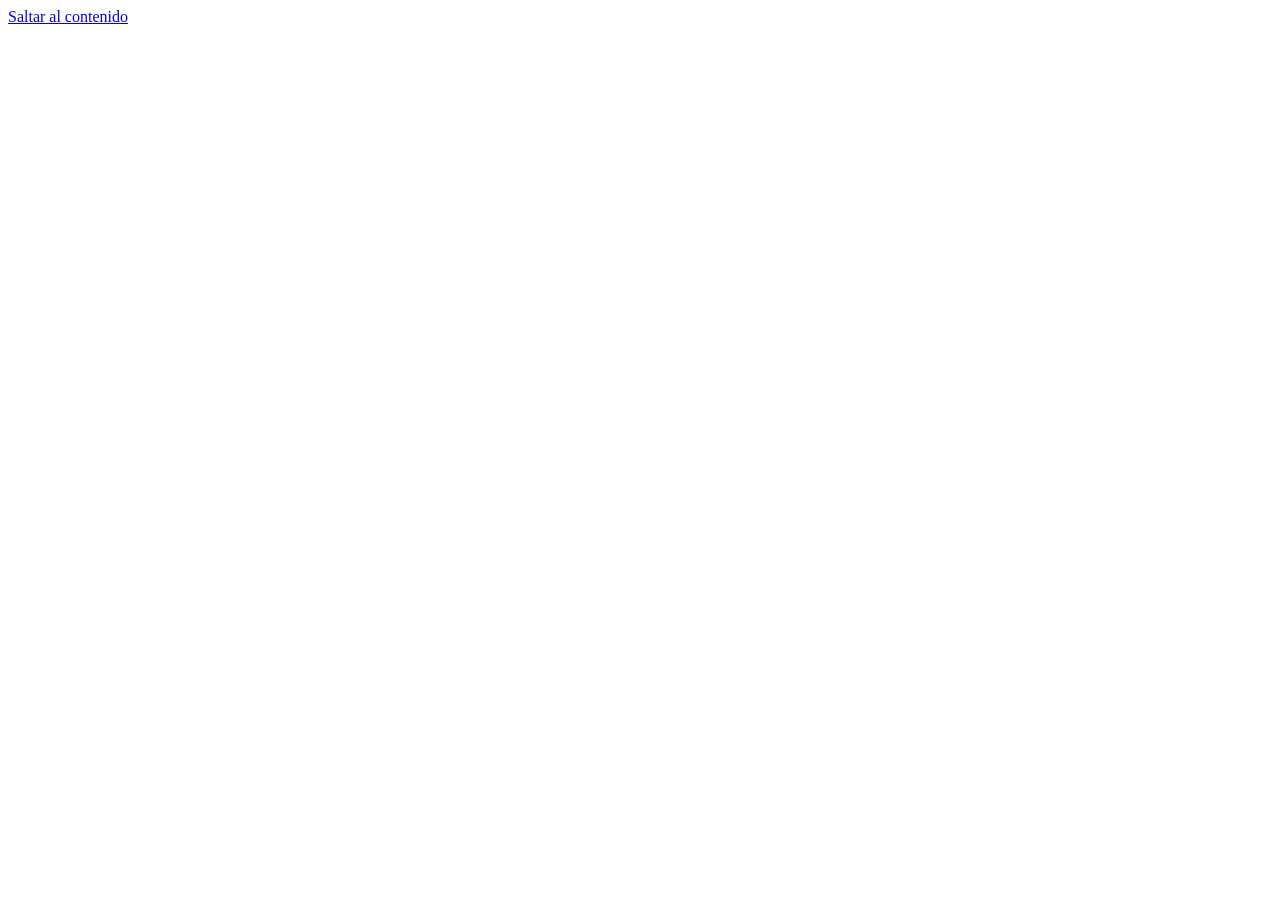
==== index.html @ e31efbb8 "Add files via upload" ====
<!DOCTYPE html>
<html lang="es"><head><meta charset="utf-8"><meta name="viewport" content="width=device-width,initial-scale=1">
<title>Learn2Bot — Aprende a usar tu propio Grok Bot, paso a paso</title>
<meta name="description" content="Learn2Bot: aprende a usar tu propio Grok Bot, paso a paso, en español e inglés. Practica sin riesgo en un simulador, a tu ritmo.">
<meta name="theme-color" content="#1F6B5C">
<meta property="og:type" content="website"><meta property="og:site_name" content="Learn2Bot">
<meta property="og:title" content="Learn2Bot — Aprende a usar tu propio Grok Bot, paso a paso">
<meta property="og:description" content="Practica sin riesgo, paso a paso, a tu ritmo. Aprende a usar tu propio Grok Bot.">
<meta property="og:image" content="https://learn2bot.com/og-image.png"><meta property="og:image:width" content="1200"><meta property="og:image:height" content="630">
<meta property="og:url" content="https://learn2bot.com/"><meta name="twitter:card" content="summary_large_image">

<link rel="icon" href="favicon.svg" type="image/svg+xml"><link rel="icon" href="favicon-32.png" sizes="32x32" type="image/png"><link rel="apple-touch-icon" href="apple-touch-icon.png">
<link rel="stylesheet" href="assets/style.css"></head>
<body data-page="index"><a class="skip" href="#main">Saltar al contenido</a><header id="top"></header><main id="main" tabindex="-1"></main>
<footer class="foot" id="foot"></footer>
<script src="assets/content.js"></script><script src="assets/app.js"></script></body></html>
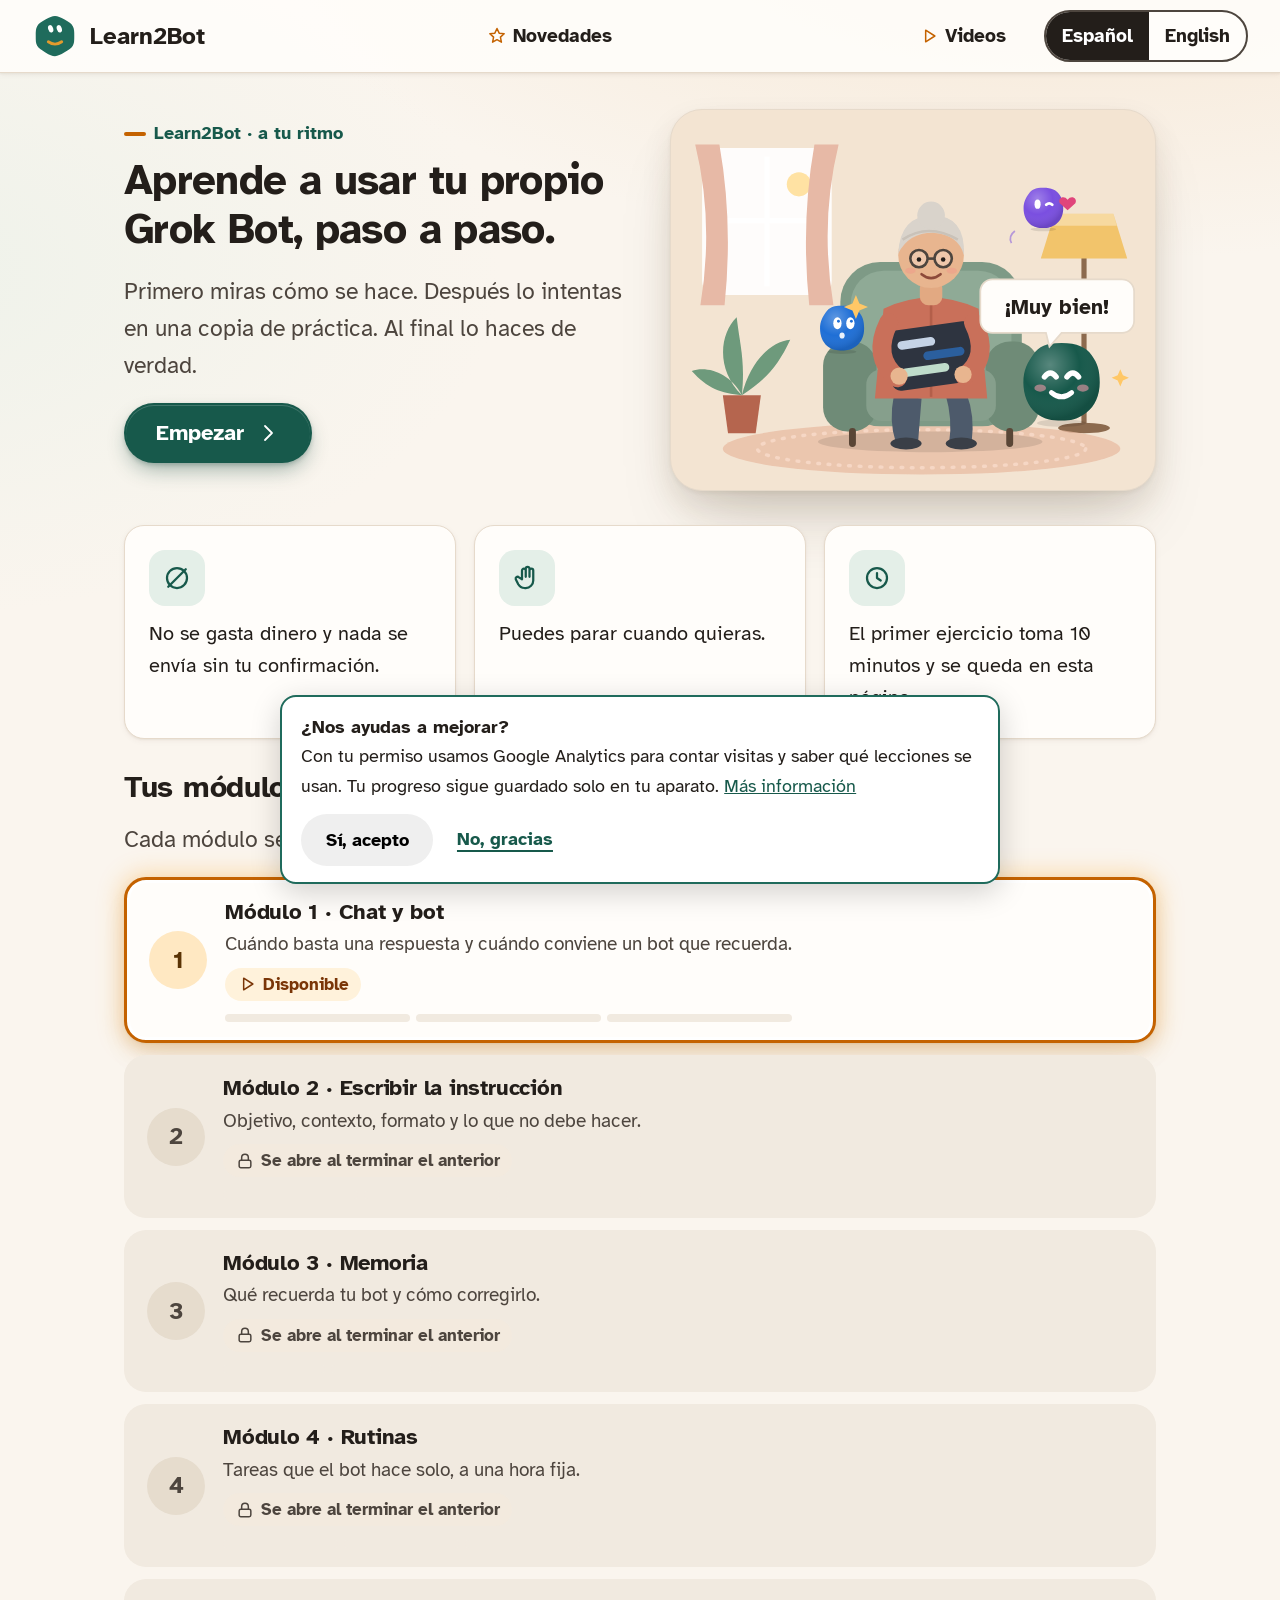
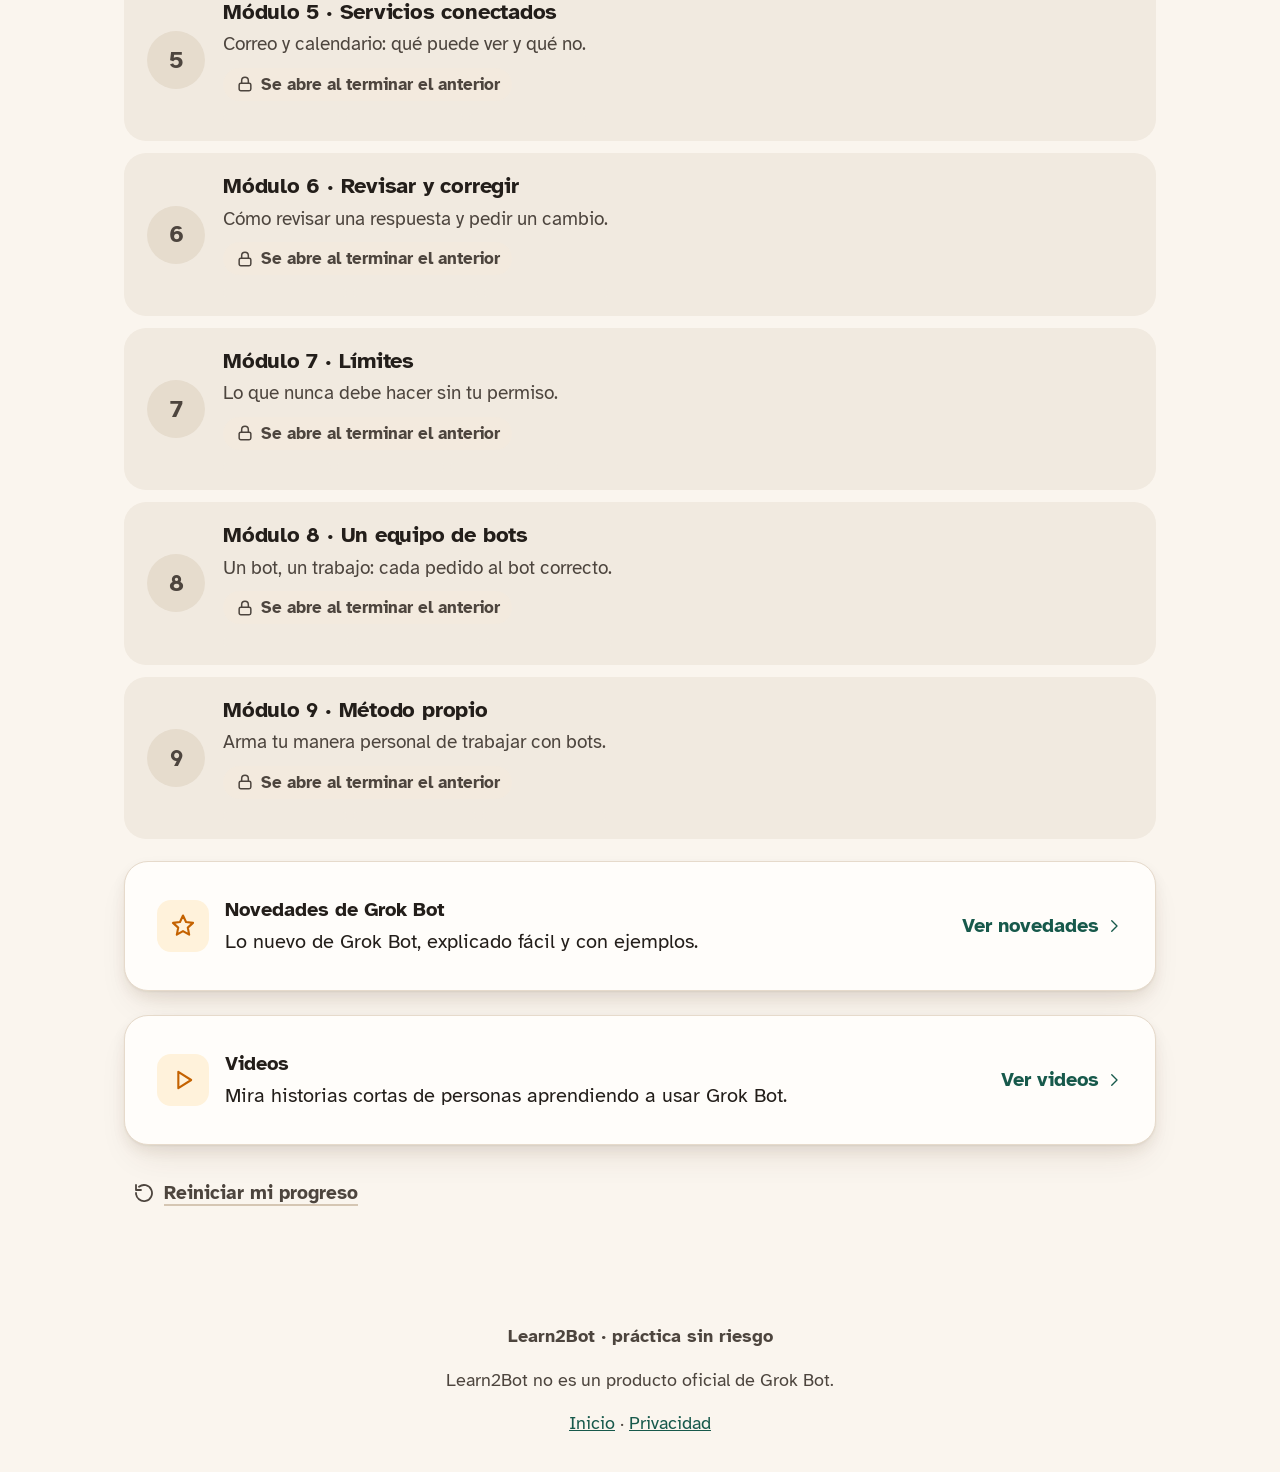
==== commit c6e0cd36: "Add GA4 analytics with consent banner; update privacy text" ====
--- a/index.html
+++ b/index.html
@@ -13,4 +13,4 @@
 <link rel="stylesheet" href="assets/style.css"></head>
 <body data-page="index"><a class="skip" href="#main">Saltar al contenido</a><header id="top"></header><main id="main" tabindex="-1"></main>
 <footer class="foot" id="foot"></footer>
-<script src="assets/content.js"></script><script src="assets/app.js"></script></body></html>
+<script src="assets/content.js"></script><script src="assets/app.js"></script><script src="assets/analytics.js" defer></script></body></html>
--- a/assets/style.css
+++ b/assets/style.css
@@ -0,0 +1,429 @@
+:root{--bg:#FBF6EE;--card:#fff;--ink:#2A2622;--muted:#5D564E;--pri:#1F6B5C;--pri-d:#16503F;--soft:#E6F0EA;--peach:#F8E7D6;--sand:#F3ECE1;--amber:#E39B2D;--amber-s:#FFF3DC;--line:#E8DFD3;--warn:#9A4A12;--r:24px;--sh:0 6px 24px rgba(74,52,30,.08)}
+*{box-sizing:border-box}
+html{scroll-behavior:smooth}
+body{margin:0;font:20px/1.6 "Segoe UI",system-ui,-apple-system,Roboto,"Helvetica Neue",sans-serif;background:var(--bg);color:var(--ink);-webkit-font-smoothing:antialiased}
+h1,h2,h3{line-height:1.25;margin:.2em 0 .5em;letter-spacing:-.01em}
+h1{font-size:38px}h2{font-size:30px}h3{font-size:24px}
+p{margin:.4em 0 .8em}
+a{color:var(--pri-d)}
+.skip{position:absolute;left:-999px}.skip:focus{left:12px;top:12px;background:#fff;padding:10px;z-index:9}
+:focus-visible{outline:4px solid var(--amber);outline-offset:3px;border-radius:10px}
+main{max-width:1080px;margin:0 auto;padding:28px 24px 60px}
+main:focus{outline:none}
+/* header */
+#top{display:flex;justify-content:space-between;align-items:center;gap:12px;padding:14px 24px;background:rgba(255,255,255,.85);border-bottom:1px solid var(--line);position:relative;flex-wrap:wrap}
+.brand{display:flex;align-items:center;gap:12px;text-decoration:none;color:var(--ink);font-weight:700;font-size:22px}
+.brand svg{width:42px;height:42px}
+.lang{display:flex;background:var(--sand);border-radius:999px;padding:4px}
+.lang button{font:inherit;font-size:17px;border:0;background:transparent;padding:8px 16px;border-radius:999px;cursor:pointer;color:var(--ink)}
+.lang button[aria-pressed=true]{background:var(--pri);color:#fff}
+.foot{text-align:center;color:var(--muted);font-size:16px;padding:20px}
+/* buttons */
+.btn{font:inherit;cursor:pointer;border-radius:999px;padding:16px 32px;font-size:21px;font-weight:600;border:2px solid transparent;display:inline-flex;align-items:center;gap:10px;text-decoration:none;line-height:1.2;transition:transform .15s,background .15s}
+.btn svg{width:24px;height:24px}
+.btn-pri{background:var(--pri);color:#fff;box-shadow:0 4px 14px rgba(31,107,92,.3)}.btn-pri:hover{background:var(--pri-d)}
+.btn-sec{background:#fff;color:var(--ink);border-color:#CFC4B6;font-weight:500;padding:13px 24px;font-size:19px}.btn-sec:hover{background:var(--sand)}
+.btn-link{background:none;border:0;color:var(--pri-d);font:inherit;font-weight:600;cursor:pointer;padding:10px 4px;display:inline-flex;align-items:center;gap:8px;text-decoration:underline;text-underline-offset:4px}
+.btn-link svg{width:24px;height:24px}
+.btn:active{transform:scale(.98)}
+.btn[disabled]{opacity:.45;cursor:default;box-shadow:none}
+.row{display:flex;gap:14px;flex-wrap:wrap;align-items:center;margin:18px 0}
+/* cards */
+.card{background:var(--card);border-radius:var(--r);padding:32px;box-shadow:var(--sh);border:1px solid var(--line);margin-bottom:24px}
+.eyebrow{text-transform:uppercase;letter-spacing:.08em;font-size:15px;font-weight:700;color:var(--pri);margin:0}
+.lead{font-size:23px;color:var(--muted);max-width:42em}
+/* hero */
+.hero{display:grid;grid-template-columns:1.3fr 1fr;gap:32px;align-items:center;margin-bottom:30px}
+.hero svg.illu{width:100%;max-width:360px;justify-self:center}
+.promises{display:grid;grid-template-columns:repeat(3,1fr);gap:18px;margin:10px 0 30px}
+.promise{background:#fff;border-radius:20px;padding:24px;border:1px solid var(--line);box-shadow:var(--sh)}
+.promise .ic{width:56px;height:56px;border-radius:16px;background:var(--soft);color:var(--pri);display:grid;place-items:center;margin-bottom:12px}
+.promise .ic svg{width:30px;height:30px}
+.promise p{margin:0;font-size:20px}
+/* modules list */
+.mods{display:grid;grid-template-columns:repeat(2,1fr);gap:18px}
+.mod{display:flex;gap:18px;align-items:flex-start;background:#fff;border-radius:20px;padding:22px;border:1px solid var(--line);box-shadow:var(--sh);text-decoration:none;color:var(--ink);position:relative}
+a.mod:hover{border-color:var(--pri)}
+.mod .num{flex-shrink:0;width:54px;height:54px;border-radius:50%;background:var(--peach);display:grid;place-items:center;font-weight:700;font-size:22px}
+.mod.done .num{background:var(--pri);color:#fff}
+.mod.locked{background:#F7F3EC;box-shadow:none}.mod.locked .num{background:#ECE5DA;color:var(--muted)}
+.mod h3{font-size:21px;margin:0 0 4px}.mod p{margin:0;font-size:18px;color:var(--muted)}
+.status{display:inline-flex;align-items:center;gap:6px;font-size:16px;font-weight:600;margin-top:8px;padding:3px 12px;border-radius:999px;background:var(--sand);color:var(--muted)}
+.status svg{width:18px;height:18px}
+.status.ok{background:var(--soft);color:var(--pri-d)}.status.go{background:var(--amber-s);color:var(--warn)}
+.bar{display:flex;gap:6px;margin-top:10px}.bar i{height:8px;flex:1;border-radius:4px;background:#EDE5D9}.bar i.on{background:var(--pri)}
+/* intro */
+.dots{display:flex;gap:8px;align-items:center}.dots i{width:12px;height:12px;border-radius:50%;background:#DCD1C2}.dots i.on{background:var(--pri);width:30px;border-radius:6px}
+.introcard{display:grid;grid-template-columns:150px 1fr;gap:28px;align-items:start}
+.introcard .ill{width:150px;height:150px;border-radius:32px;background:var(--peach);display:grid;place-items:center;color:var(--pri)}
+.introcard .ill svg{width:84px;height:84px}
+ul.plain{padding-left:26px;margin:8px 0}ul.plain li{padding:6px 0}ul.plain li::marker{color:var(--pri)}
+.simple{background:var(--soft);border-radius:18px;padding:16px 20px;margin:10px 0;border-left:6px solid var(--pri);font-size:20px}
+.simple strong{display:block;font-size:16px;color:var(--pri-d);text-transform:uppercase;letter-spacing:.06em}
+.note{background:var(--amber-s);border-radius:18px;padding:16px 20px;display:flex;gap:12px;align-items:flex-start;margin-bottom:20px}
+.note svg{width:28px;height:28px;flex-shrink:0;color:var(--warn)}
+/* lesson */
+.crumb{display:inline-flex;align-items:center;gap:6px;text-decoration:none;font-weight:600;margin-bottom:10px}
+.crumb svg{width:22px;height:22px}
+.stepper{display:flex;list-style:none;padding:0;margin:20px 0 26px;gap:8px;counter-reset:s}
+.stepper li{flex:1}
+.stepper button{width:100%;font:inherit;font-size:17px;background:none;border:0;cursor:pointer;padding:0;color:var(--muted);text-align:left}
+.stepper button::before{content:"";display:block;height:8px;border-radius:4px;background:#E5DCCF;margin-bottom:8px}
+.stepper .done button::before{background:#8DB9AA}
+.stepper button[aria-current=step]{color:var(--ink);font-weight:700}
+.stepper button[aria-current=step]::before{background:var(--pri)}
+.idea-grid{display:grid;grid-template-columns:1fr 1fr;gap:18px;margin:16px 0}
+.idea{border-radius:20px;padding:22px;background:var(--sand)}
+.idea.b{background:var(--soft)}
+.idea .ic{width:52px;height:52px;border-radius:14px;background:#fff;display:grid;place-items:center;color:var(--pri);margin-bottom:8px}.idea .ic svg{width:28px;height:28px}
+.idea h3{font-size:22px;margin:0 0 6px}.idea p{margin:0;font-size:19px}
+.parts{display:grid;grid-template-columns:repeat(4,1fr);gap:14px;margin:16px 0}
+.part{background:#fff;border:1px solid var(--line);border-radius:18px;padding:18px}.part b{display:block;color:var(--pri-d)}.part span{font-size:17px;color:var(--muted)}
+.part .ic{color:var(--pri)}.part .ic svg{width:30px;height:30px}
+/* sim */
+.caption{background:#fff;border-radius:20px;padding:18px 24px;border:2px solid var(--line);margin-bottom:14px;min-height:96px}
+.caption.ok{border-color:#8DB9AA;background:var(--soft)}
+.cap-top{display:flex;justify-content:space-between;align-items:center;gap:10px;color:var(--muted);font-size:16px;font-weight:600}
+.caption p{font-size:24px;font-weight:600;margin:6px 0 0}
+.fb{min-height:32px;font-size:19px;margin:4px 0 8px;font-weight:600}.fb.bad{color:var(--warn)}.fb.good{color:var(--pri-d)}
+.dash{position:relative;border-radius:22px;overflow:hidden;background:#fff;box-shadow:0 18px 50px rgba(40,30,20,.16);border:1px solid #D9CFC2}
+.chrome{display:flex;align-items:center;gap:7px;padding:11px 16px;background:#F1ECE4;border-bottom:1px solid #E2D8CB;font-size:15px;color:var(--muted)}
+.chrome i{width:12px;height:12px;border-radius:50%;background:#E0D5C6}.chrome span{margin-left:10px;font-weight:600}
+.chrome em{margin-left:auto;font-style:normal;background:var(--amber-s);color:var(--warn);padding:2px 10px;border-radius:999px;font-size:14px;font-weight:600}
+.dash-body{display:flex;min-height:440px}
+.side{width:240px;background:#24272E;color:#fff;padding:18px 14px;flex-shrink:0}
+.side-l{font-size:14px;color:#A9AEB8;text-transform:uppercase;letter-spacing:.08em;margin:0 6px 10px}
+.botbtn{display:flex;align-items:center;gap:10px;width:100%;font:inherit;font-size:17px;color:#fff;background:transparent;border:0;border-radius:12px;padding:9px 10px;margin-bottom:4px;cursor:pointer;text-align:left}
+.botbtn:hover{background:#30343C}.botbtn.active{background:#3B4B63}
+.av{width:34px;height:34px;border-radius:10px;display:grid;place-items:center;font-weight:700;font-size:15px;flex-shrink:0;background:#4F6B8A}
+.av.g{background:#2F7D69}.av.o{background:#B9652F}
+#newBot{width:100%;margin-top:12px;font:inherit;font-size:17px;font-weight:600;padding:11px;border-radius:12px;border:1.5px dashed #6E7480;background:transparent;color:#fff;cursor:pointer}
+#newBot:hover{background:#30343C}
+.pane{flex:1;display:flex;flex-direction:column;min-width:0;background:#FDFCFA}
+.pane-top{padding:14px 20px;border-bottom:1px solid #ECE6DD;font-weight:700;display:flex;align-items:center;gap:10px;min-height:58px}
+.empty{flex:1;display:grid;place-items:center;color:var(--muted);text-align:center;padding:20px;font-size:18px}
+.chat{flex:1;display:flex;flex-direction:column}
+.msgs{flex:1;padding:18px;overflow:auto;max-height:360px;min-height:220px}
+.msg{max-width:86%;padding:12px 16px;border-radius:18px;margin:8px 0;white-space:pre-wrap;font-size:17px;line-height:1.5}
+.msg.me{background:var(--pri);color:#fff;margin-left:auto;border-bottom-right-radius:6px}
+.msg.bot{background:#F1ECE4;border-bottom-left-radius:6px}
+.msg.typing{color:var(--muted);font-style:italic}
+.compose{display:flex;gap:10px;padding:12px;border-top:1px solid #ECE6DD;align-items:flex-end}
+.compose textarea{flex:1;font:inherit;font-size:17px;padding:12px 14px;border:2px solid #D6CCBF;border-radius:16px;min-height:62px;max-height:180px;resize:vertical;background:#fff}
+#send{width:56px;height:56px;border-radius:50%;border:0;background:var(--pri);color:#fff;cursor:pointer;display:grid;place-items:center;flex-shrink:0}#send svg{width:26px;height:26px}
+.form{padding:24px;max-width:520px}.form label{display:block;font-weight:600;margin:14px 0 6px;font-size:18px}
+.form input{width:100%;font:inherit;font-size:18px;padding:12px 14px;border:2px solid #D6CCBF;border-radius:14px}
+#create{margin-top:20px;font:inherit;font-size:18px;font-weight:600;background:var(--pri);color:#fff;border:0;border-radius:999px;padding:12px 26px;cursor:pointer}
+.hi{box-shadow:0 0 0 4px var(--amber)!important;animation:pulse 1.6s infinite;position:relative;z-index:2}
+@keyframes pulse{50%{box-shadow:0 0 0 10px rgba(227,155,45,.35)!important}}
+@media (prefers-reduced-motion:reduce){.hi{animation:none}#cursor{transition:none!important}}
+#cursor{position:absolute;width:34px;height:34px;pointer-events:none;transition:left 1.5s cubic-bezier(.4,0,.2,1),top 1.5s cubic-bezier(.4,0,.2,1);z-index:6;display:none;filter:drop-shadow(0 2px 3px rgba(0,0,0,.3))}
+#cursor.click::after{content:"";position:absolute;left:-12px;top:-12px;width:34px;height:34px;border-radius:50%;background:rgba(227,155,45,.55)}
+/* real */
+.check label{display:flex;gap:14px;align-items:flex-start;padding:12px 0;border-bottom:1px solid var(--line);font-size:20px;cursor:pointer}
+.check label:last-child{border:0}
+.check input{width:28px;height:28px;flex-shrink:0;margin-top:2px;accent-color:var(--pri)}
+.journal label{display:block;font-weight:700;margin:18px 0 6px}
+.journal textarea{width:100%;font:inherit;padding:14px;border:2px solid #D6CCBF;border-radius:16px;min-height:76px;background:#FFFDF9}
+.success{text-align:center;padding:40px 30px}.success .big{width:96px;height:96px;margin:0 auto 10px;border-radius:50%;background:var(--soft);color:var(--pri);display:grid;place-items:center}.success .big svg{width:54px;height:54px}
+.help{margin-top:20px}
+.hidden{display:none!important}
+@media (max-width:820px){
+ body{font-size:19px}h1{font-size:30px}h2{font-size:25px}
+ main{padding:20px 16px 50px}
+ .hero,.promises,.mods,.idea-grid{grid-template-columns:1fr}.hero svg.illu{max-width:220px;order:-1}
+ .parts{grid-template-columns:1fr 1fr}
+ .card{padding:22px}
+ .introcard{grid-template-columns:1fr}.introcard .ill{width:96px;height:96px;border-radius:24px}.introcard .ill svg{width:56px;height:56px}
+ .dash-body{flex-direction:column;min-height:0}
+ .side{width:100%;display:flex;flex-wrap:wrap;gap:6px;align-items:center;padding:12px}
+ .side-l{width:100%;margin-bottom:2px}.botbtn{width:auto;margin:0}#botList{display:flex;flex-wrap:wrap;gap:6px}#newBot{width:auto;margin:0;padding:9px 14px}
+ .chrome em{display:none}
+ .caption p{font-size:21px}
+ .btn{padding:15px 26px;font-size:20px}
+ .stepper button{font-size:15px}
+}
+
+.handoff{border:2px solid #8DB9AA;background:#FBFEFC}.handoff h2{margin-top:0}
+.hsteps{padding-left:30px;margin:10px 0 16px}.hsteps li{padding:5px 0}.hsteps li::marker{color:var(--pri);font-weight:700}
+.htip{display:flex;gap:10px;align-items:flex-start;background:var(--amber-s);border-radius:16px;padding:12px 16px}.htip svg{width:26px;height:26px;flex-shrink:0;color:var(--warn)}
+.caphint{display:block;font-size:18px;font-weight:400;color:var(--muted);margin-top:6px}
+.tapbanner{position:absolute;z-index:7;background:var(--amber);color:#2A2622;font-weight:700;font-size:17px;padding:8px 14px;border-radius:12px;box-shadow:0 4px 12px rgba(0,0,0,.18);pointer-events:none;max-width:260px}
+.tapbanner::before{content:"";position:absolute;top:-8px;left:22px;border:8px solid transparent;border-top:0;border-bottom-color:var(--amber)}
+
+/* linear flow */
+.prog{background:#fff;border:1px solid var(--line);border-radius:18px;padding:14px 20px;margin:12px 0 20px;box-shadow:var(--sh)}
+.prog-t{font-weight:700;font-size:20px;margin-bottom:8px}
+.prog-bar{height:12px;background:#EDE5D9;border-radius:6px;overflow:hidden}.prog-bar i{display:block;height:100%;background:var(--pri);border-radius:6px;transition:width .5s}
+.stepcard{padding:26px 30px}.step-h{font-size:30px;margin:0 0 4px}.why{color:var(--muted);font-size:20px;margin:0 0 14px}
+.lstatus{display:flex;gap:12px;align-items:flex-start;border-radius:16px;padding:14px 18px;font-size:20px;margin:0}
+.lstatus svg{width:28px;height:28px;flex-shrink:0;margin-top:1px}
+.lstatus.watching{background:var(--sand);color:var(--muted)}.lstatus.turn{background:var(--amber-s);color:#5B3708}.lstatus.ok{background:var(--soft);color:var(--pri-d);font-size:22px}
+.act{margin:14px 0 0}.act:empty{display:none}
+.btn-link.small{font-size:18px;font-weight:500}
+.idea-card h1{font-size:32px}
+.tapbanner.up::before{top:auto;bottom:-8px;border-top:8px solid var(--amber);border-bottom:0}
+@media (max-width:820px){.step-h{font-size:24px}.stepcard{padding:20px}.lstatus{font-size:18px}.idea-card h1{font-size:26px}.msgs{max-height:260px;min-height:160px}.dash-body{min-height:0}}
+
+.stepcard{margin-bottom:16px}.below{padding:4px 4px 0}.below .act{margin-top:4px}.below .fb{min-height:0;margin:10px 0 0}
+@media (max-width:820px){main{padding-top:12px}.crumb{margin-bottom:4px}.prog{padding:10px 16px;margin:8px 0 12px}.prog-t{font-size:18px;margin-bottom:6px}.stepcard{padding:16px 18px}.why{font-size:18px;margin-bottom:10px}.lstatus{padding:10px 14px}}
+
+.typecard{background:#fff;border:2px solid var(--amber);border-radius:22px;padding:18px 22px;margin-bottom:16px;box-shadow:var(--sh)}
+.tc-h{font-weight:700;font-size:20px;color:var(--warn);margin:0 0 6px}.tc-l{font-size:16px;font-weight:700;color:var(--muted);margin:8px 0 2px;text-transform:uppercase;letter-spacing:.05em}
+.tc-q{margin:0 0 10px;padding:10px 16px;border-left:6px solid var(--amber);background:var(--amber-s);border-radius:0 14px 14px 0;font-size:23px;line-height:1.45;font-weight:600;white-space:pre-wrap}
+.typecard .btn{padding:10px 18px;font-size:18px}
+@media (max-width:820px){.tc-q{font-size:19px;padding:8px 12px;margin-bottom:8px}.typecard{padding:12px 14px;margin-bottom:10px}.typecard .btn{padding:8px 14px;font-size:17px}
+ .side-l{display:none}.side{padding:8px 10px}.botbtn{padding:5px 8px;font-size:16px}.av{width:28px;height:28px}#newBot{padding:6px 12px;font-size:16px}
+ .chrome{padding:6px 12px}.pane-top{min-height:0;padding:8px 14px}.msgs{max-height:150px;min-height:90px;padding:10px}.compose{padding:8px}.compose textarea{min-height:52px}
+ .form{padding:10px 14px}.form label{margin:6px 0 4px}.form input{padding:8px 12px}#create{margin-top:10px}.empty{padding:14px}}
+
+@media (max-width:820px){html{scroll-behavior:auto}.pane-top{display:none}.side{flex-wrap:nowrap;overflow-x:auto}#botList{flex-wrap:nowrap}.botbtn{white-space:nowrap}#newBot{white-space:nowrap}
+ .msgs{min-height:0;max-height:140px}.msgs:empty{padding:0}.chat .msgs:empty+.compose{border-top:0}.chrome{padding:5px 12px;font-size:13px}.empty{padding:10px;font-size:16px}
+ .stepcard{padding:14px 16px}.step-h{font-size:22px}.lstatus{font-size:17px;padding:8px 12px}}
+
+.bcard{background:#fff!important;border:2px solid #CFE0D8;max-width:92%}
+.bc-h{display:flex;gap:8px;align-items:center;color:var(--pri-d);font-size:17px}.bc-h svg{width:22px;height:22px;flex-shrink:0}
+.bcard ul{margin:6px 0 4px;padding-left:22px}.bcard li{padding:2px 0}
+.bc-b{display:flex;gap:8px;flex-wrap:wrap;margin-top:8px}.bc-btn{font:inherit;font-size:16px;font-weight:600;border-radius:999px;padding:8px 16px;cursor:pointer;border:2px solid var(--pri);background:#fff;color:var(--pri-d)}
+
+.bc-done{display:flex;gap:6px;align-items:center;color:var(--pri-d);font-weight:700;margin:8px 0 0;font-size:16px}.bc-done svg{width:20px;height:20px}
+.crit{list-style:none;padding:0;max-width:620px;margin:10px auto 18px;text-align:left}.crit li{display:flex;gap:12px;align-items:flex-start;background:var(--soft);border-radius:16px;padding:14px 18px;margin:10px 0;font-size:21px}.crit svg{width:28px;height:28px;flex-shrink:0;color:var(--pri)}
+
+@media (max-width:820px){.msgs{max-height:210px}}
+
+.dash.done-dim{pointer-events:none}.dash.done-dim::after{content:"";position:absolute;inset:0;background:rgba(251,246,238,.6);z-index:8;border-radius:inherit}
+.nextwrap{position:relative;display:inline-flex;flex-direction:column;align-items:flex-start;gap:12px}
+.nextlabel{background:var(--amber);color:#2A2622;font-weight:700;font-size:16px;padding:6px 12px;border-radius:10px;position:relative;margin-left:16px}
+.nextlabel::before{content:"";position:absolute;top:-8px;left:20px;border:8px solid transparent;border-top:0;border-bottom-color:var(--amber)}
+.btn-pri.hi{box-shadow:0 0 0 4px var(--amber)!important}
+
+/* light sidebar with blob avatars */
+.side{background:#F5F5F6;color:var(--ink);border-right:1px solid #E6E6E8}
+.side-l{color:#5F5F65}
+.botbtn{color:var(--ink);padding:8px 10px;gap:10px;align-items:center}.botbtn:hover{background:#EBEBED}.botbtn.active{background:#E2E2E6}
+svg.av{width:38px;height:38px;flex-shrink:0;background:none;border-radius:0}svg.av.sm{width:30px;height:30px}
+.bt{display:flex;flex-direction:column;min-width:0;line-height:1.25}.bt b{font-size:16px}.bt small{font-size:14px;color:#5F5F65;white-space:nowrap;overflow:hidden;text-overflow:ellipsis;max-width:150px}
+#newBot{border-color:#B9B9BE;color:var(--ink)}#newBot:hover{background:#EBEBED}
+.mrow{display:flex;gap:8px;align-items:flex-end}.mrow svg.av{margin-bottom:10px}.mrow .msg{margin-left:0}
+@media (max-width:820px){.bt small{display:none}.botbtn{padding:4px 8px}svg.av{width:30px;height:30px}.mrow svg.av{width:24px;height:24px}}
+
+.dash.locked{pointer-events:none}
+.btn-link.muted{color:var(--muted);font-weight:500;text-decoration-color:#CFC4B6}
+.choice{background:var(--sand);border-radius:18px;padding:16px 20px;margin:0 0 18px}.choice p{margin:0 0 10px}
+.mod.open{position:relative}.mod.open:hover{border-color:var(--pri)}.mod .stretch{color:inherit;text-decoration:none}.mod .stretch::after{content:"";position:absolute;inset:0;border-radius:20px}
+.reallink{position:relative;z-index:2;display:inline-flex;align-items:center;gap:4px;margin:8px 0 0 10px;font-size:16px;font-weight:600}.reallink svg{width:16px;height:16px}
+.status.sim{background:#EEF0FA;color:#3C4A8C}.bar i.half{background:repeating-linear-gradient(45deg,var(--pri) 0 6px,#8DB9AA 6px 12px)}
+.count{font-size:20px}.note2{background:var(--amber-s);border-radius:14px;padding:12px 16px;max-width:640px;margin:10px auto}
+/* ---------- Novedades ---------- */
+.navlink{margin-left:auto;margin-right:14px;display:inline-flex;align-items:center;gap:6px;color:var(--ink);text-decoration:none;font-weight:600;padding:8px 12px;border-radius:999px}
+.navlink svg{width:20px;height:20px;color:#B5651D}.navlink:hover,.navlink[aria-current]{background:#F3EADF}
+.nwhome{display:flex;align-items:center;gap:16px;text-decoration:none;color:var(--ink);margin-top:22px}.nwhome .ill{width:52px;height:52px;flex-shrink:0;border-radius:14px;background:#FFF0D9;display:grid;place-items:center;color:#B5651D}.nwhome .ill svg{width:28px;height:28px}
+.nwgo{margin-left:auto;display:inline-flex;align-items:center;gap:6px;color:#1F6B5C;font-weight:700;white-space:nowrap}.nwgo svg{width:18px;height:18px}
+.nwhead h1{margin:.2em 0 .3em}
+.chips{display:flex;flex-wrap:wrap;gap:10px;margin:8px 0 24px}
+.chip{font:inherit;font-size:17px;padding:9px 18px;border-radius:999px;border:1.5px solid #CFC6BA;background:#fff;color:var(--ink);cursor:pointer;min-height:44px}
+.chip[aria-pressed=true]{background:#1F6B5C;border-color:#1F6B5C;color:#fff}
+.timeline{list-style:none;padding:0 0 0 30px;margin:0;position:relative}.timeline:before{content:"";position:absolute;left:9px;top:8px;bottom:8px;width:3px;background:#E8DCCB;border-radius:3px}
+.tl{position:relative;margin-bottom:26px}.tldot{position:absolute;left:-30px;top:26px;width:21px;height:21px;border-radius:50%;background:#F2C46B;border:4px solid #FBF6EE}
+.nwitem h2{font-size:24px;margin:.35em 0 .5em}.nwitem h3{font-size:16px;text-transform:uppercase;letter-spacing:.05em;color:#1F6B5C;margin:.9em 0 .25em}.nwitem p{margin:0}
+.nwmeta{display:flex;flex-wrap:wrap;gap:10px;align-items:center}.nwmeta time{font-weight:700;color:#8A4A10}
+.tag{background:#E3F0EC;color:#1F5A4E;font-size:15px;font-weight:700;padding:3px 12px;border-radius:999px}
+.nwgrid{display:grid;grid-template-columns:1.1fr 1fr;gap:24px;align-items:start}
+.nwex{margin-top:16px;background:#FFF7EA;border-left:5px solid #F2C46B;border-radius:12px;padding:12px 16px}.nwexl{display:flex;align-items:center;gap:6px;font-weight:700;color:#8A4A10;font-size:16px}.nwexl svg{width:18px;height:18px}
+.nwex blockquote{margin:6px 0 0;font-size:19px;line-height:1.45}
+.nwsim{background:#fff;border:1px solid #E6E1DA;border-radius:16px;overflow:hidden;box-shadow:0 6px 20px rgba(60,40,20,.07)}
+.nwbar{display:flex;align-items:center;gap:8px;padding:10px 14px;background:#F5F5F6;border-bottom:1px solid #E6E6E8;font-size:16px}
+.nwmsgs{padding:14px;display:flex;flex-direction:column;gap:10px;min-height:120px;font-size:16px;line-height:1.4}
+.nwme{align-self:flex-end;background:#1F6B5C;color:#fff;padding:9px 13px;border-radius:16px 16px 4px 16px;max-width:85%}
+.nwbotrow{display:flex;gap:8px;align-items:flex-end}.nwbot{background:#F1EFEC;padding:9px 13px;border-radius:16px 16px 16px 4px;max-width:85%}
+.nwcard{border:1.5px dashed #E3A857;background:#FFF9EF;border-radius:12px;padding:10px 13px;font-weight:600;color:#5A3A12}
+.spell{text-decoration:underline wavy #FF8A8A;text-underline-offset:3px}
+.nwhide{display:none}.nwpop{animation:nwpop .45s ease}@keyframes nwpop{from{opacity:0;transform:translateY(8px)}to{opacity:1;transform:none}}
+.nwshow{margin-top:12px}
+.nwfoot{display:flex;justify-content:space-between;align-items:center;gap:12px;flex-wrap:wrap;margin-top:16px;border-top:1px solid #EFE8DE;padding-top:10px}
+.srclink{color:#1F6B5C;font-weight:600}
+.nwempty{display:flex;gap:12px;align-items:center}.nwempty svg{width:28px;height:28px}
+@media (max-width:820px){.nwgrid{grid-template-columns:1fr}.navlink{margin-right:0;padding:6px 8px}.timeline{padding-left:22px}.timeline:before{left:5px}.tldot{left:-23px}.nwitem h2{font-size:21px}.nwgo{display:none}}
+@media (prefers-reduced-motion:reduce){.nwpop{animation:none}}
+/* + menu and conversational bot creation */
+#newBot{font-size:24px;line-height:1;padding:8px}
+.plusmenu{margin-top:8px;background:#fff;border:1.5px solid #D9D9DE;border-radius:14px;box-shadow:0 6px 18px rgba(0,0,0,.12);padding:6px}
+.plusmenu button{display:flex;gap:8px;align-items:center;width:100%;font:inherit;font-size:17px;font-weight:600;padding:10px 12px;border:0;border-radius:10px;background:transparent;color:var(--ink);cursor:pointer;text-align:left}
+.plusmenu button:hover{background:#F0F0F2}.plusmenu svg{width:22px;height:22px}
+.avcard{display:flex;align-items:center;gap:12px}svg.av.lg{width:56px;height:56px;flex-shrink:0}
+@media (max-width:820px){#newBot{font-size:22px;padding:4px 14px}.plusmenu{margin:0}.plusmenu button{white-space:nowrap;padding:6px 10px;font-size:16px}svg.av.lg{width:44px;height:44px}}
+
+/* =================== Learn2Bot v2 design layer =================== */
+@font-face{font-family:"Atkinson Hyperlegible";src:url(fonts/AtkinsonHyperlegible-Regular.woff2) format("woff2");font-weight:400;font-style:normal;font-display:swap}
+@font-face{font-family:"Atkinson Hyperlegible";src:url(fonts/AtkinsonHyperlegible-Bold.woff2) format("woff2");font-weight:700 800;font-style:normal;font-display:swap}
+:root{--bg:#FAF5EE;--bg-2:#F3EADE;--card:#FFFDFA;--ink:#231E1A;--ink-2:#4D453E;--muted:#4D453E;--line:#E6DACB;--line-2:#D5C6B3;
+--pri:#17594B;--pri-h:#124A3E;--pri-d:#0F4237;--pri-ink:#0F4237;--soft:#E4EFE8;--glow:#C46200;--glow-s:#FFC766;--glow-bg:#FFF2DB;--amber:#FFC766;--amber-s:#FFF2DB;--warn:#7A3608;
+--watch:#DDE8F6;--watch-ink:#15375F;--try:#FFE8C2;--try-ink:#5A3304;--real:#DDEEE3;--real-ink:#0F4237;--lock:#F1EAE0;--me:#2B5F9E;--sand:#F3EADE;--peach:#F8E4DC;
+--e1:0 1px 2px rgba(70,45,20,.06),0 2px 6px rgba(70,45,20,.05);--e2:0 1px 2px rgba(70,45,20,.06),0 6px 14px rgba(70,45,20,.07),0 18px 36px -12px rgba(70,45,20,.12);
+--e3:0 2px 4px rgba(70,45,20,.06),0 14px 30px rgba(70,45,20,.10),0 40px 70px -24px rgba(70,45,20,.22);--sh:var(--e2);--ease:cubic-bezier(.3,.7,.2,1)}
+body{font:20px/1.6 "Atkinson Hyperlegible","Segoe UI","Noto Sans",Roboto,system-ui,-apple-system,sans-serif;color:var(--ink);background-color:var(--bg);
+background-image:radial-gradient(1200px 500px at 85% -10%,#F6E6D3 0,rgba(246,230,211,0) 70%),radial-gradient(900px 500px at -10% 30%,#EEF2EA 0,rgba(238,242,234,0) 70%);background-attachment:fixed}
+*{text-transform:none!important}
+h1{font-size:42px;line-height:1.15;letter-spacing:-.015em}h2{font-size:30px}h3{font-size:23px}
+a{color:var(--pri)}
+:focus-visible{outline:3px solid var(--ink);outline-offset:3px;border-radius:12px}
+/* header */
+#top{background:rgba(255,253,250,.92);box-shadow:var(--e1);padding:10px 32px;z-index:3}
+.brand{min-height:48px;font-weight:800;font-size:24px}.brand svg{width:46px;height:46px}
+.navlink{min-height:48px;font-weight:700;color:var(--ink);font-size:19px}.navlink svg{color:var(--glow)}.navlink:hover,.navlink[aria-current]{background:var(--soft);color:var(--pri-ink)}
+.lang{border:2px solid var(--ink-2);background:var(--card);padding:0;overflow:hidden}
+.lang button{font-size:19px;font-weight:700;min-height:48px;min-width:64px;padding:0 16px;border-radius:0}.lang button:hover{background:var(--bg-2)}
+.lang button[aria-pressed=true]{background:var(--ink);color:#fff}
+.foot{font-size:18px;color:var(--ink-2)}.foot a{color:var(--pri)}
+/* buttons */
+.btn{font-weight:800;font-size:22px;min-height:60px;padding:0 30px;justify-content:center;gap:12px;transition:transform .2s var(--ease),box-shadow .2s,background .2s}
+.btn-pri{background-color:var(--pri);color:#fff;box-shadow:inset 0 1px 0 rgba(255,255,255,.18),0 2px 4px rgba(15,66,55,.2),0 10px 22px -6px rgba(15,66,55,.45)}
+.btn-pri:hover{background-color:var(--pri-h);transform:translateY(-1px)}
+.btn-sec{background:var(--card);color:var(--ink);border:2px solid var(--ink-2);font-weight:700;font-size:20px;min-height:56px;padding:0 24px;box-shadow:var(--e1)}.btn-sec:hover{background:var(--bg-2)}
+.btn[disabled]{background:var(--lock);color:var(--ink-2);opacity:1}
+.btn-link{color:var(--pri);font-weight:700;min-height:48px;padding:0 8px;border-radius:12px;text-decoration-thickness:2px;text-underline-offset:5px}.btn-link:hover{background:var(--soft);color:var(--pri-ink)}
+.btn-link.small{font-size:19px;font-weight:700}.btn-link.muted{color:var(--ink-2);font-weight:600;text-decoration-color:var(--line-2)}
+.crumb{min-height:48px;color:var(--pri);font-weight:700;padding:0 8px 0 0}
+/* next-step ring: orange with a white gap (only for the next step) */
+.hi,.btn-pri.hi{box-shadow:0 0 0 3px #fff,0 0 0 7px var(--glow),0 0 26px 10px rgba(255,170,50,.45)!important;animation:v2glow 2.4s ease-in-out infinite;position:relative;z-index:2}
+@keyframes v2glow{50%{box-shadow:0 0 0 3px #fff,0 0 0 7px var(--glow),0 0 34px 16px rgba(255,170,50,.25)!important}}
+.nextlabel,.tapbanner{background:var(--glow-s);color:var(--ink);border:2px solid var(--glow);font-weight:800;font-size:18px;border-radius:999px;padding:6px 14px;box-shadow:var(--e1)}
+.nextlabel::before,.tapbanner::before{display:none}
+/* cards and text */
+.card{background:var(--card);border:1px solid var(--line);box-shadow:var(--e2)}
+.lead{color:var(--ink-2)}
+.eyebrow{font-size:18px;font-weight:800;color:var(--pri);letter-spacing:0;display:flex;align-items:center;gap:8px}
+.eyebrow:before{content:"";width:22px;height:4px;border-radius:4px;background:var(--glow);flex-shrink:0}
+.simple strong{font-size:18px;letter-spacing:0;color:var(--pri-ink)}
+.simple{background:var(--soft);border-left-color:var(--pri);color:var(--ink)}
+.note,.note2,.choice{background:var(--glow-bg)}.note svg{color:var(--warn)}
+/* hero */
+.hero{grid-template-columns:1.05fr 1fr;gap:36px;margin:8px 0 34px}
+.hero-art{border-radius:32px;overflow:hidden;box-shadow:var(--e3);background-color:#F3E4D2;border:1px solid var(--line)}.hero-art svg{display:block;width:100%;height:auto}
+.promise{background:var(--card);box-shadow:var(--e1)}.promise .ic{background:var(--soft);color:var(--pri)}
+/* module list */
+.mods{grid-template-columns:1fr;gap:12px}
+.mod{background-color:var(--card);border-radius:22px;padding:18px 22px;box-shadow:var(--e1);align-items:center;transition:transform .2s var(--ease),box-shadow .2s}
+.mod.open:hover{transform:translateY(-2px);box-shadow:var(--e2);border-color:var(--line-2)}
+.mod .num{width:58px;height:58px;font-weight:800;font-size:24px;background-color:var(--try);color:var(--try-ink)}
+.mod.done .num{background-color:var(--real);color:var(--real-ink)}
+.mod.locked{background-color:var(--lock);border-color:transparent}.mod.locked .num{background-color:#E6DCCD;color:var(--ink-2)}
+.mod h3{font-size:22px}.mod p{font-size:19px;color:var(--ink-2)}
+.mod.cur{border:3px solid var(--glow);box-shadow:0 0 0 3px #fff inset,0 0 22px 4px rgba(255,170,50,.35),var(--e2)}
+.status{font-size:17px;color:var(--ink-2);background:var(--bg-2)}.status svg{width:20px;height:20px}
+.status.ok{background:var(--real);color:var(--real-ink)}.status.go{background:var(--glow-bg);color:var(--warn)}.status.sim{background:var(--watch);color:var(--watch-ink)}
+.bar i{background:var(--lock)}.bar i.on{background:#2C7A68}
+.reallink{font-size:18px;min-height:48px;margin:0 0 0 10px;font-weight:700}
+.nwhome{min-height:48px}.nwhome .ill{background:var(--glow-bg);color:var(--glow)}.nwgo{color:var(--pri)}
+.introcard .ill{background:var(--peach)}
+.dots i.on{background:var(--ink-2)}
+/* stage tracker: Mira / Prueba / Hazlo de verdad */
+.stages{display:grid;grid-template-columns:repeat(3,1fr);gap:12px;list-style:none;padding:0;margin:8px 0 14px}
+.stage{border-radius:20px;padding:12px 16px;display:flex;gap:12px;align-items:center;font-weight:800;font-size:20px;line-height:1.25;box-shadow:var(--e1)}
+.stage .ic{width:44px;height:44px;border-radius:50%;display:grid;place-items:center;background:rgba(255,255,255,.75);flex-shrink:0}.stage .ic svg{width:28px;height:28px}
+.stage small{display:block;font-weight:600;font-size:17px}
+.s-watch{background-color:var(--watch);color:var(--watch-ink)}.s-try{background-color:var(--try);color:var(--try-ink)}.s-real{background-color:var(--real);color:var(--real-ink)}
+.stage.cur{box-shadow:0 0 0 3px #fff,0 0 0 6px var(--glow),var(--e2)}.stage.todo{background-color:var(--lock);color:var(--ink-2);box-shadow:none}.stage.done .ic{background:#fff}
+.chk path{stroke-dasharray:24;stroke-dashoffset:0;animation:draw .6s .2s var(--ease) both}@keyframes draw{from{stroke-dashoffset:24}}
+.prog{background:var(--card);box-shadow:var(--e1)}.prog-bar{background:var(--lock)}.prog-bar i{background:linear-gradient(90deg,#2C7A68,#17594B)}
+.idea{background:var(--bg-2)}.idea.b{background:var(--soft)}.part{background:var(--card)}.part span{font-size:18px;color:var(--ink-2)}
+.why{color:var(--ink-2)}
+.lstatus.watching{background:var(--bg-2);color:var(--ink-2)}.lstatus.turn{background:var(--glow-bg);color:var(--warn);border-left:8px solid var(--glow)}.lstatus.turn b{color:var(--ink)}
+.lstatus.ok{background:var(--soft);color:var(--pri-ink);border-left:8px solid var(--pri)}
+.typecard{border-color:var(--glow);background:var(--card)}.tc-h{color:var(--warn)}.tc-l{font-size:17px;letter-spacing:0;color:var(--ink-2)}.tc-q{background:var(--glow-bg);border-left-color:var(--glow)}
+.fb.bad{color:var(--warn)}.fb.good{color:var(--pri-ink)}
+/* simulator */
+.dash{border:1px solid #C9CDD4;border-radius:24px;background-color:#F7F8FA;box-shadow:var(--e3)}
+.chrome{background:linear-gradient(#fff,#F7F8FA);border-bottom:1px solid #DDE0E5;padding:10px 16px;font-size:18px;color:#21252B}.chrome i{background:#D5D8DD}.chrome span{font-weight:700}
+.chrome em{background-color:var(--glow-bg);color:var(--warn);border:1.5px solid #E9B867;font-size:17px;font-weight:800;padding:2px 12px}
+.side{background-color:#ECEEF1;color:#21252B;border-right:1px solid #DDE0E5;width:270px}.side-l{font-size:17px;color:#3A3F47;letter-spacing:0;font-weight:700}
+.botbtn{min-height:56px;border-radius:16px;color:#21252B;font-size:18px}.botbtn:hover{background:#E1E4E8}.botbtn.active{background-color:#fff;box-shadow:var(--e1),inset 0 0 0 2px #B9BEC7}
+.bt b{font-size:18px}.bt small{font-size:16px;color:#3A3F47}svg.av{width:42px;height:42px;overflow:visible}svg.av.sm{width:34px;height:34px}svg.av.lg{width:64px;height:64px}
+#newBot{min-height:52px;border:2px dashed #6B7079;border-radius:16px;color:#21252B;font-weight:700}#newBot:hover{background:#E1E4E8}
+.plusmenu button{min-height:52px;font-size:18px}
+.pane{background-color:#F7F8FA}.pane-top{background:#fff;border-bottom:1px solid #DDE0E5;font-size:20px;font-weight:800;color:#21252B}
+.empty{color:#3A3F47;font-size:19px}
+.msg{font-size:19px;line-height:1.5;border-radius:20px}
+.msg.bot{background-color:#fff;border:1px solid #DDE0E5;border-radius:20px 20px 20px 6px;box-shadow:var(--e1);color:#21252B}
+.msg.me{background-color:var(--me);color:#fff;border-radius:20px 20px 6px 20px}
+.msg.typing{color:#3A3F47}
+.compose{background:#fff;border-top:1px solid #DDE0E5}.compose textarea{border:2px solid #9AA0A9;font-size:19px;color:#21252B}.compose textarea::placeholder{color:#5B6068}
+#send{background-color:#fff;color:#21252B;border:2px solid #4A4F57}
+.bcard{border:1px solid #DDE0E5!important}.bc-h{color:#21252B;font-size:18px}
+.bc-btn{min-height:52px;font-size:18px;font-weight:700;border:2px solid #6B7079;color:#21252B;background:#fff;padding:0 18px}.bc-btn:hover{background:#F0F2F5}
+.bc-done{color:var(--pri-ink);font-size:18px}
+.dash.done-dim::after{background:rgba(250,245,238,.55)}
+#form label{font-size:18px}
+/* blobs */
+.blob{overflow:visible}.react{animation:bob 3.2s ease-in-out infinite;transform-origin:50% 90%}@keyframes bob{50%{transform:translateY(-3px) rotate(-2deg)}}
+.blink{animation:blink 5s infinite;transform-origin:center;transform-box:fill-box}@keyframes blink{0%,94%,100%{transform:scaleY(1)}97%{transform:scaleY(.1)}}
+/* real step */
+.check input{width:32px;height:32px}.check label{min-height:48px}.journal textarea{background:var(--card);border-color:var(--line-2)}
+/* module complete */
+.celebrate{text-align:center;padding:40px 30px;position:relative;overflow:hidden;background-image:radial-gradient(600px 240px at 50% 0,#E7F2EB 0,rgba(231,242,235,0) 70%)}
+.confetti{position:absolute;inset:0;pointer-events:none}.confetti i{position:absolute;width:10px;height:10px;border-radius:3px;animation:fall 2.6s var(--ease) both}
+@keyframes fall{from{transform:translateY(-30px) rotate(0);opacity:0}to{opacity:1}}
+.cheer{display:flex;justify-content:center;align-items:flex-end;gap:4px;margin-bottom:10px}.cheer svg.av{width:72px;height:72px}.cheer svg.av.big{width:104px;height:104px}
+.badge{display:inline-flex;gap:10px;align-items:center;background-color:var(--real);color:var(--real-ink);border-radius:999px;padding:8px 18px;font-weight:800;font-size:19px;box-shadow:var(--e1);margin:0 0 6px}.badge svg{width:24px;height:24px}
+.recap{list-style:none;padding:0;margin:18px auto;max-width:560px;text-align:left;display:grid;gap:8px}.recap li{display:flex;gap:12px;align-items:center;background-color:var(--card);border:1px solid var(--line);border-radius:16px;padding:10px 16px;font-size:19px}
+.recap svg{width:26px;height:26px;color:var(--pri);flex-shrink:0}
+.success .big{background:var(--soft);color:var(--pri)}.crit li{background:var(--soft)}
+/* novedades */
+.chip{font-size:18px;font-weight:700;min-height:48px;padding:0 18px;border:2px solid var(--line-2);background-color:var(--card);color:var(--ink)}.chip:hover{border-color:var(--ink-2)}
+.chip[aria-pressed=true]{background-color:var(--ink);border-color:var(--ink);color:#fff}
+.timeline:before{background:linear-gradient(var(--glow-s),var(--line))}
+.tldot{background:#fff;border:4px solid var(--line-2);box-shadow:var(--e1)}.tl:first-child .tldot{border-color:var(--glow)}
+.nwitem h3{font-size:18px;letter-spacing:0;color:var(--pri);font-weight:800}.nwmeta time{color:var(--warn);font-weight:800}.tag{font-size:16px;background:var(--soft);color:var(--pri-ink)}
+.nwex{background-color:var(--glow-bg);border-left:6px solid var(--glow)}.nwexl{color:var(--warn);font-size:18px}.nwex blockquote{font-size:20px}
+.nwsim{border:1px solid #C9CDD4;box-shadow:var(--e2);background:#F7F8FA}.nwbar{background:#fff;border-bottom:1px solid #DDE0E5;font-size:18px;color:#21252B}
+.nwmsgs{font-size:18px}.nwme{background:var(--me)!important;color:#fff!important}.nwbot{background:#fff;border:1px solid #DDE0E5;color:#21252B}
+.nwcard{border:2px dashed #E0B26A;background-color:var(--glow-bg);color:var(--warn);font-size:17px}
+.srclink{color:var(--pri);font-weight:700;min-height:48px;display:inline-flex;align-items:center}
+.nwfoot{border-top:1px solid var(--line)}
+@media (max-width:820px){
+ body{font-size:19px}h1{font-size:32px}h2{font-size:26px}.lead{font-size:21px}
+ #top{padding:8px 16px}.hero{grid-template-columns:1fr;gap:18px}.hero-art{order:-1}
+ .stages{grid-template-columns:repeat(3,1fr);gap:6px;margin:6px 0 10px}.stage{padding:8px;gap:6px;font-size:16px;flex-direction:column;text-align:center;align-items:center}.stage small{display:none}.stage .ic{width:32px;height:32px}.stage .ic svg{width:20px;height:20px}
+ .mod{display:grid;grid-template-columns:58px 1fr;align-items:start}
+ .btn{font-size:20px;min-height:56px;padding:0 22px}
+ .side{width:100%;padding:8px}.side-l{display:none}.botbtn{min-height:48px;font-size:17px;padding:4px 10px}.bt b{font-size:17px}svg.av{width:32px;height:32px}svg.av.sm{width:28px;height:28px}svg.av.lg{width:48px;height:48px}
+ #newBot{min-height:48px;padding:0 16px;font-size:22px}.plusmenu button{min-height:48px;font-size:17px}
+ .chrome{padding:6px 12px;font-size:16px}.chrome em{display:inline-block;font-size:16px;margin-left:auto}.chrome i{display:none}
+ .msg{font-size:17px}.compose textarea{font-size:17px;min-height:52px}#send{width:52px;height:52px}
+ .bc-btn{min-height:48px;font-size:17px;padding:0 14px}.bc-h,.bc-done{font-size:17px}
+ .lstatus{font-size:18px}.empty{font-size:17px}.tc-q{font-size:19px}.typecard .btn{min-height:48px;font-size:18px}
+ .nextlabel,.tapbanner{font-size:17px}.navlink{font-size:18px}.lang button{font-size:17px;min-width:48px;padding:0 12px}
+ .cheer svg.av{width:56px;height:56px}.cheer svg.av.big{width:80px;height:80px}.celebrate{padding:28px 16px}
+}
+@media (prefers-reduced-motion:reduce){*,*:before,*:after{animation:none!important;transition:none!important}html{scroll-behavior:auto}}
+@media (max-width:820px){.chrome{gap:8px}.chrome span{margin-left:0;white-space:nowrap;overflow:hidden;text-overflow:ellipsis;min-width:0}.chrome em{white-space:nowrap;flex-shrink:0}}
+/* round 3: calm step end, pointer labels */
+.nextwrap{flex-direction:row;align-items:center;flex-wrap:wrap;gap:6px 14px}
+.nextlabel{background:none!important;border:0!important;box-shadow:none!important;padding:0!important;margin:0!important;border-radius:0!important;color:var(--warn);font-weight:800;font-size:18px;display:inline-flex;align-items:center;gap:4px;pointer-events:none;cursor:default}
+.nextlabel svg{width:22px;height:22px}
+.tapbanner{background:rgba(255,253,250,.96);border:0;border-radius:10px;color:var(--warn);font-size:17px;padding:4px 10px;box-shadow:var(--e1)}
+.tapbanner::before{display:block;content:"";position:absolute;top:-8px;left:18px;border:8px solid transparent;border-top:0;border-bottom-color:rgba(255,253,250,.96)}
+.tapbanner.up::before{top:auto;bottom:-8px;border-bottom:0;border-top:8px solid rgba(255,253,250,.96)}
+.stepdone{margin:14px 0 6px;background:var(--card);border:1px solid var(--line);border-left:8px solid var(--pri);border-radius:20px;box-shadow:var(--e2);padding:14px 18px;display:flex;flex-direction:column;gap:12px}
+.sd-msg{display:flex;align-items:center;gap:12px}.sd-msg p{margin:0;font-size:21px;color:var(--pri-ink)}.sd-msg b{color:var(--ink)}svg.av.sd-av{width:48px;height:48px;flex-shrink:0}
+.dash.done-dim::after{background:rgba(250,245,238,.72)}.dash.done-dim *{cursor:default!important}
+@media (max-width:820px){.stepdone{padding:12px 14px}.sd-msg p{font-size:19px}svg.av.sd-av{width:40px;height:40px}.nextlabel{font-size:17px}}
+@media (max-width:820px){.nextwrap .nextlabel svg{transform:rotate(90deg)}}
+/* frozen demo end frame */
+#dash .lasttap{outline:3px solid var(--ink);outline-offset:2px}
+#mkBot.chosen{background:#E1E4E8}
+html,body{overflow-anchor:none}
+
+.vdnote{display:flex;gap:.5em;align-items:center;font-size:1.15rem;font-weight:700;background:#FFF4DF;border:2px solid #E39B2D;border-radius:14px;padding:.7em 1em;margin:1em 0 0}
+.vdnote svg{width:1.4em;height:1.4em;flex:none}
+.vdgroup{margin:2.2rem 0}.vdgroup h2{font-size:1.7rem;margin:0 0 1rem}
+.vdgrid{display:grid;grid-template-columns:1fr;gap:1.4rem}
+@media(min-width:760px){.vdgrid{grid-template-columns:1fr 1fr}.vdfull{grid-column:1/-1}}
+.vdcard{margin:0;padding:.8rem}.vdbox{position:relative;width:100%;aspect-ratio:16/9;background:#1d2a27;border-radius:12px;overflow:hidden}
+.vdbox video{position:absolute;inset:0;width:100%;height:100%;display:block;object-fit:contain;background:#1d2a27}
+.vdcard figcaption{font-size:1.25rem;padding:.7rem .3rem .2rem}
+
+/* fixed overlay at bottom: does not shift page layout */
+.consent{position:fixed;left:1rem;right:1rem;bottom:1rem;z-index:50;max-width:720px;margin:0 auto;background:#fff;border:2px solid #1F6B5C;border-radius:16px;padding:1rem 1.2rem;box-shadow:0 8px 30px rgba(0,0,0,.18);font-size:1.15rem}
+.consent p{margin:0 0 .8rem}.consent-btns{display:flex;gap:1rem;flex-wrap:wrap;align-items:center}
+.consent .btn{font-size:1.15rem;min-height:52px;padding:0 1.4rem}
